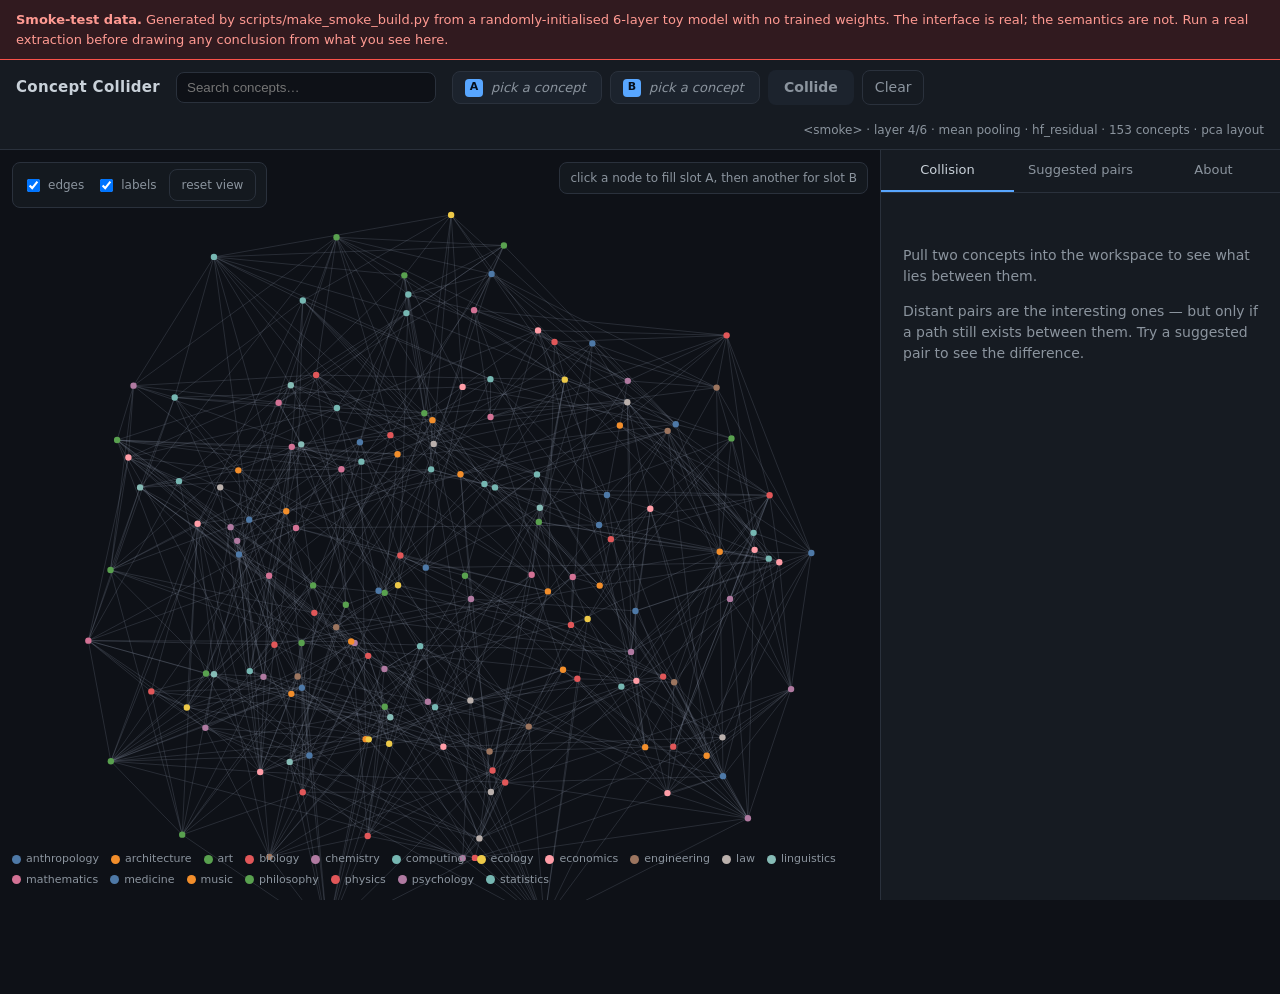
==== web/index.html @ cb070cac "Add concept collider: extraction, corrected geometry, pairing, web explorer Builds a concept map fro" ====
<!doctype html>
<html lang="en">
<head>
<meta charset="utf-8">
<meta name="viewport" content="width=device-width, initial-scale=1">
<title>Concept Collider</title>
<link rel="icon" href="data:,">
<link rel="stylesheet" href="style.css">
</head>
<body>

<div id="banner" class="banner hidden"></div>

<header>
  <h1>Concept&nbsp;Collider</h1>
  <div class="search">
    <input id="search" type="search" placeholder="Search concepts…" autocomplete="off" spellcheck="false">
    <div id="results" class="results hidden"></div>
  </div>
  <div class="slots">
    <button id="slot-a" class="slot empty" data-slot="a"><span class="tag">A</span><span class="name">pick a concept</span></button>
    <button id="slot-b" class="slot empty" data-slot="b"><span class="tag">B</span><span class="name">pick a concept</span></button>
    <button id="collide-btn" disabled>Collide</button>
    <button id="clear-btn" class="ghost">Clear</button>
  </div>
  <div class="meta" id="build-meta"></div>
</header>

<main>
  <section id="map-pane">
    <canvas id="map"></canvas>
    <div id="tooltip" class="tooltip hidden"></div>
    <div class="map-controls">
      <label><input type="checkbox" id="show-edges" checked> edges</label>
      <label><input type="checkbox" id="show-labels" checked> labels</label>
      <button id="reset-view" class="ghost">reset view</button>
    </div>
    <div id="legend" class="legend"></div>
    <div id="map-hint" class="hint">click a node to fill slot A, then another for slot B</div>
  </section>

  <aside id="side">
    <nav class="tabs">
      <button class="tab active" data-tab="collision">Collision</button>
      <button class="tab" data-tab="suggested">Suggested pairs</button>
      <button class="tab" data-tab="about">About</button>
    </nav>

    <div id="tab-collision" class="tab-panel active">
      <div id="collision-empty" class="empty-state">
        <p>Pull two concepts into the workspace to see what lies between them.</p>
        <p class="dim">Distant pairs are the interesting ones — but only if a path
        still exists between them. Try a suggested pair to see the difference.</p>
      </div>
      <div id="collision" class="hidden"></div>
    </div>

    <div id="tab-suggested" class="tab-panel">
      <p class="dim panel-note">Pairs sampled for distance <em>and</em> bridgeability.
      Score breakdown is shown on each — re-weight in <code>configs/*.yaml</code> and rebuild.</p>
      <div id="suggested"></div>
    </div>

    <div id="tab-about" class="tab-panel">
      <div id="about"></div>
    </div>
  </aside>
</main>

<script src="collide.js"></script>
<script src="app.js"></script>
</body>
</html>
---- web/style.css ----
/* Dark by default: a scatter plot of coloured points reads far better against
   dark ground, and this is a tool you stare at for a long time. */

:root {
  --bg: #0e1117;
  --panel: #161b22;
  --panel-2: #1c232d;
  --line: #2a313c;
  --text: #c9d1d9;
  --text-dim: #8b949e;
  --accent: #58a6ff;
  --warn: #d29922;
  --error: #f85149;
  --radius: 8px;
}

* { box-sizing: border-box; }

html, body {
  height: 100%;
  margin: 0;
  background: var(--bg);
  color: var(--text);
  font: 14px/1.5 ui-sans-serif, system-ui, -apple-system, "Segoe UI", Roboto, sans-serif;
}

body { display: flex; flex-direction: column; }

code { font-family: ui-monospace, SFMono-Regular, Menlo, monospace; font-size: .9em;
       background: var(--panel-2); padding: 1px 5px; border-radius: 4px; }

/* ------------------------------------------------------------------ banner */

.banner {
  padding: 10px 16px;
  background: rgba(210,153,34,.15);
  border-bottom: 1px solid var(--warn);
  color: #e5c07b;
  font-size: 13px;
}
.banner.error { background: rgba(248,81,73,.15); border-bottom-color: var(--error); color: #ff9a92; }
.banner.hidden { display: none; }

/* ------------------------------------------------------------------ header */

header {
  display: flex;
  align-items: center;
  gap: 16px;
  padding: 10px 16px;
  border-bottom: 1px solid var(--line);
  background: var(--panel);
  flex-wrap: wrap;
}
header h1 { font-size: 15px; margin: 0; letter-spacing: .3px; white-space: nowrap; }

.search { position: relative; flex: 0 1 260px; }
.search input {
  width: 100%; padding: 7px 10px;
  background: var(--bg); color: var(--text);
  border: 1px solid var(--line); border-radius: var(--radius);
}
.search input:focus { outline: none; border-color: var(--accent); }

.results {
  position: absolute; top: 110%; left: 0; right: 0; z-index: 20;
  background: var(--panel-2); border: 1px solid var(--line);
  border-radius: var(--radius); overflow: hidden; max-height: 320px; overflow-y: auto;
  box-shadow: 0 12px 32px rgba(0,0,0,.5);
}
.results.hidden { display: none; }
.results button {
  display: flex; align-items: center; gap: 8px; width: 100%;
  padding: 7px 10px; background: none; border: 0; color: var(--text);
  text-align: left; cursor: pointer; font-size: 13px;
}
.results button:hover { background: rgba(88,166,255,.12); }
.results em { margin-left: auto; color: var(--text-dim); font-style: normal; font-size: 11px; }

.slots { display: flex; align-items: center; gap: 8px; }
.slot {
  display: flex; align-items: center; gap: 8px;
  padding: 6px 12px; min-width: 150px;
  background: var(--panel-2); color: var(--text);
  border: 1px solid var(--line); border-radius: var(--radius);
  cursor: pointer; font-size: 13px;
}
.slot:hover { border-color: var(--accent); }
.slot.empty .name { color: var(--text-dim); font-style: italic; }
.slot .tag {
  width: 18px; height: 18px; border-radius: 4px;
  background: var(--accent); color: #06101d;
  font-size: 11px; font-weight: 700; display: grid; place-items: center;
}

button { font: inherit; cursor: pointer; }
#collide-btn {
  padding: 7px 16px; border: 0; border-radius: var(--radius);
  background: var(--accent); color: #06101d; font-weight: 600;
}
#collide-btn:disabled { background: var(--panel-2); color: var(--text-dim); cursor: not-allowed; }
.ghost {
  padding: 6px 12px; background: none; color: var(--text-dim);
  border: 1px solid var(--line); border-radius: var(--radius);
}
.ghost:hover { color: var(--text); border-color: var(--text-dim); }

.meta { margin-left: auto; color: var(--text-dim); font-size: 12px; }

/* -------------------------------------------------------------------- main */

main { flex: 1; display: flex; min-height: 0; }

#map-pane { flex: 1; position: relative; min-width: 0; }
#map { display: block; cursor: grab; }
#map:active { cursor: grabbing; }

.map-controls {
  position: absolute; top: 12px; left: 12px;
  display: flex; gap: 12px; align-items: center;
  padding: 6px 10px; font-size: 12px; color: var(--text-dim);
  background: rgba(22,27,34,.85); border: 1px solid var(--line); border-radius: var(--radius);
}
.map-controls label { display: flex; align-items: center; gap: 5px; cursor: pointer; }

.legend {
  position: absolute; bottom: 12px; left: 12px; right: 12px;
  display: flex; flex-wrap: wrap; gap: 4px 12px;
  font-size: 11px; color: var(--text-dim); pointer-events: none;
}
.chip { display: flex; align-items: center; gap: 5px; }
.chip i { width: 9px; height: 9px; border-radius: 50%; display: inline-block; }

.hint {
  position: absolute; top: 12px; right: 12px;
  font-size: 12px; color: var(--text-dim);
  background: rgba(22,27,34,.85); padding: 6px 10px;
  border: 1px solid var(--line); border-radius: var(--radius);
}

.tooltip {
  position: absolute; z-index: 10; width: 260px; pointer-events: none;
  padding: 9px 11px; font-size: 12px;
  background: rgba(22,27,34,.97); border: 1px solid var(--line);
  border-radius: var(--radius); box-shadow: 0 10px 28px rgba(0,0,0,.55);
}
.tooltip.hidden { display: none; }
.tooltip .dom { float: right; color: var(--text-dim); font-size: 11px; }
.tooltip p { margin: 6px 0 0; color: var(--text-dim); }

/* -------------------------------------------------------------------- side */

#side {
  width: 400px; flex-shrink: 0; display: flex; flex-direction: column;
  border-left: 1px solid var(--line); background: var(--panel); min-height: 0;
}
.tabs { display: flex; border-bottom: 1px solid var(--line); }
.tab {
  flex: 1; padding: 10px 6px; background: none; border: 0;
  color: var(--text-dim); font-size: 13px; border-bottom: 2px solid transparent;
}
.tab.active { color: var(--text); border-bottom-color: var(--accent); }

.tab-panel { display: none; overflow-y: auto; padding: 14px; flex: 1; }
.tab-panel.active { display: block; }

.empty-state { color: var(--text-dim); padding: 24px 8px; }
.dim { color: var(--text-dim); }
.small { font-size: 12px; }
.panel-note { font-size: 12px; margin-top: 0; }

/* ---------------------------------------------------------------- collision */

.pair-head {
  display: grid; grid-template-columns: 1fr auto 1fr; gap: 10px;
  align-items: center; padding: 12px; margin-bottom: 12px;
  background: var(--panel-2); border-radius: var(--radius);
}
.pole { font-weight: 600; font-size: 13px; line-height: 1.3; }
.pole:last-child { text-align: right; }
.pole .tag {
  display: inline-grid; place-items: center; width: 16px; height: 16px;
  margin-right: 6px; border-radius: 4px;
  background: var(--accent); color: #06101d; font-size: 10px; font-weight: 700;
}
.pole em { display: block; font-style: normal; font-weight: 400;
           color: var(--text-dim); font-size: 11px; margin-top: 2px; }
.gap { text-align: center; }
.gap-num { font-size: 20px; font-weight: 600; font-variant-numeric: tabular-nums; }
.gap-lab { font-size: 10px; color: var(--text-dim); }

.vacancy {
  padding: 9px 11px; margin-bottom: 14px; font-size: 12.5px;
  background: rgba(88,166,255,.08);
  border-left: 3px solid var(--accent); border-radius: 0 4px 4px 0;
}

#collision h4 {
  margin: 18px 0 8px; font-size: 13px; display: flex;
  align-items: baseline; gap: 8px; border-bottom: 1px solid var(--line);
  padding-bottom: 5px;
}
#collision h4 .note { font-weight: 400; font-size: 11px; color: var(--text-dim); }

.path { list-style: none; margin: 0; padding: 0; }
.path li {
  display: flex; align-items: center; gap: 8px;
  padding: 5px 8px; margin-bottom: 3px; font-size: 13px;
  background: var(--panel-2); border-radius: 5px; cursor: pointer;
  border-left: 2px solid var(--line);
}
.path li:hover { border-left-color: var(--accent); }
.dot { width: 8px; height: 8px; border-radius: 50%; flex-shrink: 0; }

.bridges { list-style: none; margin: 0; padding: 0; }
.bridge {
  padding: 8px 9px; margin-bottom: 5px;
  background: var(--panel-2); border-radius: 5px; cursor: pointer;
}
.bridge:hover { background: #222b36; }
.bridge-head { display: flex; align-items: center; gap: 8px; font-size: 13px; }
.bridge-label { font-weight: 500; }
.bridge-num { margin-left: auto; color: var(--text-dim);
              font-size: 11px; font-variant-numeric: tabular-nums; }
.bridge-def { margin: 5px 0 0; font-size: 11.5px; color: var(--text-dim); }
/* A single track showing which pole the bridge leans toward — much faster to
   scan than two decimal numbers. */
.lean { position: relative; height: 3px; margin: 6px 0 2px;
        background: linear-gradient(90deg, var(--accent), var(--line), var(--warn));
        border-radius: 2px; }
.lean span { position: absolute; top: -2px; width: 7px; height: 7px;
             margin-left: -3px; border-radius: 50%; background: #fff; }

.warn-inline { font-size: 12px; color: #e5c07b;
               background: rgba(210,153,34,.1); padding: 9px; border-radius: 5px; }

.prompt-help { margin-top: 20px; border-top: 1px solid var(--line); padding-top: 10px; }
.prompt-help summary { cursor: pointer; font-size: 12px; color: var(--text-dim); }
.prompt-help pre {
  white-space: pre-wrap; font-size: 11.5px; color: var(--text-dim);
  background: var(--bg); padding: 10px; border-radius: 5px; max-height: 260px; overflow-y: auto;
}

/* ---------------------------------------------------------------- suggested */

.pair-card {
  display: grid; grid-template-columns: 24px 1fr auto; gap: 4px 10px;
  width: 100%; text-align: left; margin-bottom: 6px; padding: 9px 10px;
  background: var(--panel-2); color: var(--text);
  border: 1px solid transparent; border-radius: var(--radius);
}
.pair-card:hover { border-color: var(--accent); }
.rank { grid-row: span 3; color: var(--text-dim); font-size: 11px;
        font-variant-numeric: tabular-nums; }
.pair-names { font-size: 13px; font-weight: 500; }
.pair-names em { color: var(--text-dim); font-style: normal; margin: 0 4px; }
.pair-doms { grid-column: 2; font-size: 11px; color: var(--text-dim); }
.pair-stats { grid-column: 2; font-size: 11px; color: var(--text-dim);
              font-variant-numeric: tabular-nums; }
.fbars { grid-column: 3; grid-row: 1 / span 3; display: flex; align-items: flex-end;
         gap: 2px; height: 34px; }
.fbar { width: 5px; height: 100%; background: var(--line);
        border-radius: 1px; display: flex; align-items: flex-end; }
.fbar i { width: 100%; background: var(--accent); border-radius: 1px; display: block; }

/* -------------------------------------------------------------------- about */

#about h3 { font-size: 13px; margin: 16px 0 6px; }
#about h3:first-child { margin-top: 0; }
#about p, #about li { font-size: 12.5px; color: var(--text-dim); }
#about ul { padding-left: 18px; }
#about strong { color: var(--text); }
table.kv { width: 100%; border-collapse: collapse; font-size: 12px; margin: 8px 0; }
table.kv th, table.kv td { padding: 4px 6px; text-align: right;
                           border-bottom: 1px solid var(--line); }
table.kv td:first-child, table.kv th:first-child { text-align: left; color: var(--text-dim); }

.hidden { display: none; }
.pad { padding: 8px 10px; }

@media (max-width: 900px) {
  main { flex-direction: column; }
  #side { width: auto; border-left: 0; border-top: 1px solid var(--line); height: 45vh; }
  #map-pane { height: 55vh; }
}
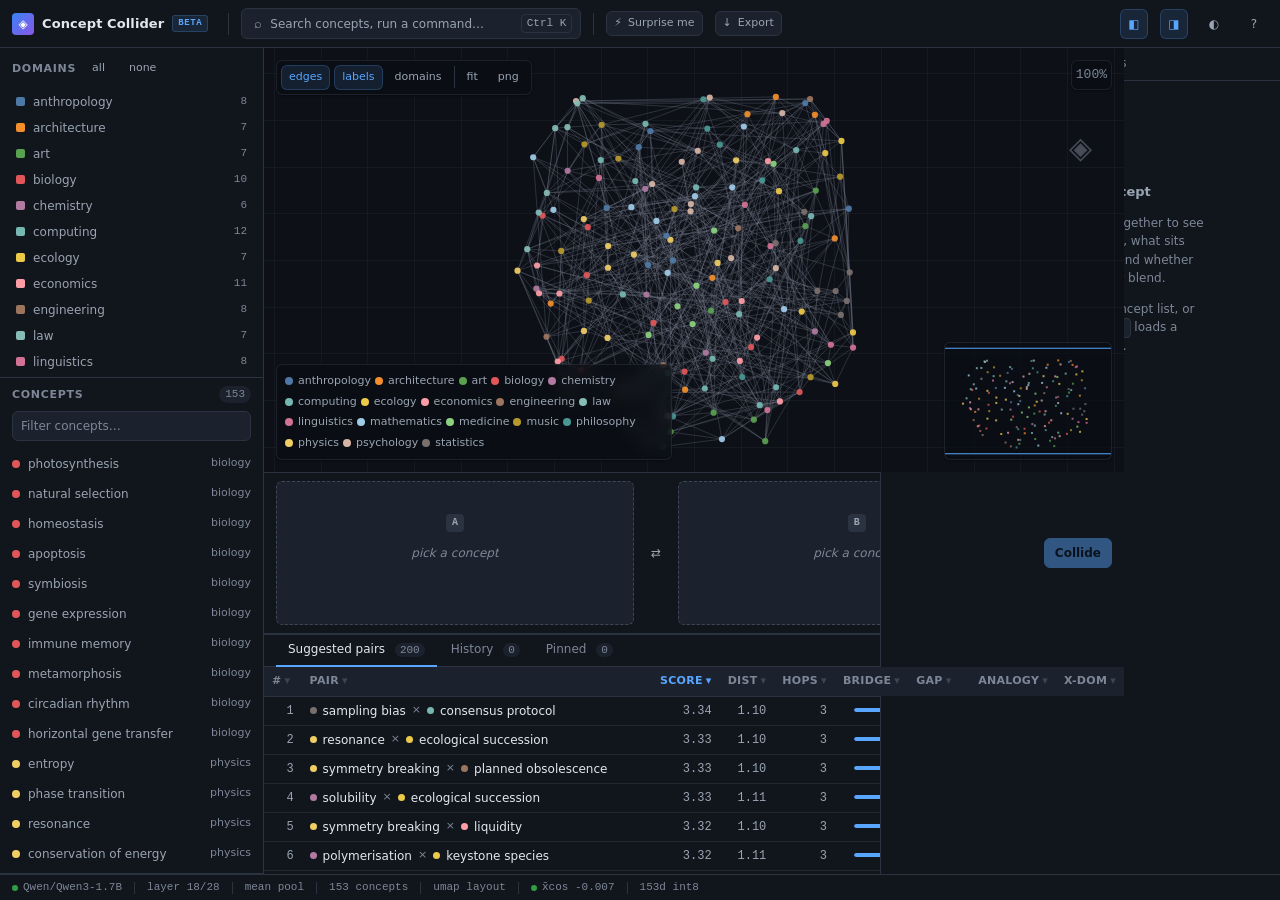
==== commit 1a948750: "Rebuild the front end as an application; ship a real Qwen3-1.7B build Network access is available no" ====
--- a/web/index.html
+++ b/web/index.html
@@ -1,73 +1,166 @@
 <!doctype html>
-<html lang="en">
+<html lang="en" data-theme="dark">
 <head>
 <meta charset="utf-8">
 <meta name="viewport" content="width=device-width, initial-scale=1">
 <title>Concept Collider</title>
+<meta name="description" content="Explore a concept map extracted from an open-weight language model.">
 <link rel="icon" href="data:,">
-<link rel="stylesheet" href="style.css">
+<link rel="stylesheet" href="styles/tokens.css">
+<link rel="stylesheet" href="styles/app.css">
 </head>
 <body>
 
-<div id="banner" class="banner hidden"></div>
+<div id="app">
 
-<header>
-  <h1>Concept&nbsp;Collider</h1>
-  <div class="search">
-    <input id="search" type="search" placeholder="Search concepts…" autocomplete="off" spellcheck="false">
-    <div id="results" class="results hidden"></div>
-  </div>
-  <div class="slots">
-    <button id="slot-a" class="slot empty" data-slot="a"><span class="tag">A</span><span class="name">pick a concept</span></button>
-    <button id="slot-b" class="slot empty" data-slot="b"><span class="tag">B</span><span class="name">pick a concept</span></button>
-    <button id="collide-btn" disabled>Collide</button>
-    <button id="clear-btn" class="ghost">Clear</button>
-  </div>
-  <div class="meta" id="build-meta"></div>
-</header>
+  <!-- ============================================================ topbar -->
+  <header class="topbar">
+    <div class="brand">
+      <span class="brand-mark" aria-hidden="true">◈</span>
+      <span class="brand-name">Concept Collider</span>
+      <span class="brand-env" id="env-badge">beta</span>
+    </div>
 
-<main>
-  <section id="map-pane">
-    <canvas id="map"></canvas>
-    <div id="tooltip" class="tooltip hidden"></div>
-    <div class="map-controls">
-      <label><input type="checkbox" id="show-edges" checked> edges</label>
-      <label><input type="checkbox" id="show-labels" checked> labels</label>
-      <button id="reset-view" class="ghost">reset view</button>
-    </div>
-    <div id="legend" class="legend"></div>
-    <div id="map-hint" class="hint">click a node to fill slot A, then another for slot B</div>
-  </section>
+    <div class="topbar-sep"></div>
 
-  <aside id="side">
-    <nav class="tabs">
-      <button class="tab active" data-tab="collision">Collision</button>
-      <button class="tab" data-tab="suggested">Suggested pairs</button>
-      <button class="tab" data-tab="about">About</button>
+    <button class="omnibox" id="omnibox" title="Search concepts and run commands">
+      <span aria-hidden="true">⌕</span>
+      <span class="oi">Search concepts, run a command…</span>
+      <kbd id="omnibox-kbd">⌘K</kbd>
+    </button>
+
+    <div class="topbar-sep"></div>
+
+    <button class="btn sm" id="btn-random" title="Load a high-scoring suggested pair">
+      <span aria-hidden="true">⚡</span> Surprise me
+    </button>
+    <button class="btn sm" id="btn-export" title="Export the current session">
+      <span aria-hidden="true">↓</span> Export
+    </button>
+
+    <div class="topbar-spacer"></div>
+
+    <button class="btn icon ghost" id="btn-rail" title="Toggle navigator (⌘B)" aria-label="Toggle navigator">◧</button>
+    <button class="btn icon ghost" id="btn-inspector" title="Toggle inspector (⌘I)" aria-label="Toggle inspector">◨</button>
+    <button class="btn icon ghost" id="btn-theme" title="Toggle theme" aria-label="Toggle theme">◐</button>
+    <button class="btn icon ghost" id="btn-help" title="Keyboard shortcuts (?)" aria-label="Keyboard shortcuts">?</button>
+  </header>
+
+  <!-- ========================================================= workspace -->
+  <div class="workspace" id="workspace">
+
+    <!-- ---------------------------------------------------- left rail -->
+    <nav class="rail" id="rail" aria-label="Navigator">
+      <section class="rail-section">
+        <div class="rail-head">
+          <h2>Domains</h2>
+          <button class="btn sm ghost" id="domains-all">all</button>
+          <button class="btn sm ghost" id="domains-none">none</button>
+        </div>
+        <div class="domain-list" id="domain-list"></div>
+      </section>
+
+      <section class="rail-section grow">
+        <div class="rail-head">
+          <h2>Concepts</h2>
+          <span class="count" id="concept-count">0</span>
+        </div>
+        <input class="filter-input" id="concept-filter" type="search"
+               placeholder="Filter concepts…" autocomplete="off" spellcheck="false">
+        <div class="vlist" id="concept-list" tabindex="0">
+          <div class="vlist-sizer" id="concept-sizer">
+            <div class="vlist-window" id="concept-window"></div>
+          </div>
+        </div>
+      </section>
     </nav>
 
-    <div id="tab-collision" class="tab-panel active">
-      <div id="collision-empty" class="empty-state">
-        <p>Pull two concepts into the workspace to see what lies between them.</p>
-        <p class="dim">Distant pairs are the interesting ones — but only if a path
-        still exists between them. Try a suggested pair to see the difference.</p>
+    <div class="splitter v" id="split-rail" role="separator" aria-orientation="vertical"></div>
+
+    <!-- ---------------------------------------------------- map region -->
+    <div class="map-region" id="map-region">
+      <div class="map-pane" id="map-pane">
+        <canvas id="map-canvas"></canvas>
+
+        <div class="map-overlay tl">
+          <button class="btn sm ghost active" id="tg-edges" title="Show neighbour edges">edges</button>
+          <button class="btn sm ghost active" id="tg-labels" title="Show labels">labels</button>
+          <button class="btn sm ghost" id="tg-hulls" title="Shade domain regions">domains</button>
+          <div class="topbar-sep"></div>
+          <button class="btn sm ghost" id="btn-fit" title="Fit to view (F)">fit</button>
+          <button class="btn sm ghost" id="btn-png" title="Download the map as PNG">png</button>
+        </div>
+
+        <div class="map-overlay tr" id="map-status">
+          <span class="mono subtle" id="zoom-readout">100%</span>
+        </div>
+
+        <div class="map-overlay bl" id="legend" aria-label="Domain legend"></div>
+
+        <div class="minimap" id="minimap" title="Click or drag to navigate">
+          <canvas id="minimap-canvas"></canvas>
+        </div>
+
+        <div class="map-tooltip hidden" id="tooltip" role="tooltip"></div>
       </div>
-      <div id="collision" class="hidden"></div>
+
+      <div class="slot-bar">
+        <button class="slot slot-a empty" id="slot-a" data-slot="a">
+          <span class="badge">A</span>
+          <span class="slot-text">pick a concept</span>
+          <span class="slot-clear" aria-hidden="true">✕</span>
+        </button>
+        <button class="btn icon ghost swap-btn" id="btn-swap" title="Swap A and B (S)" aria-label="Swap A and B">⇄</button>
+        <button class="slot slot-b empty" id="slot-b" data-slot="b">
+          <span class="badge">B</span>
+          <span class="slot-text">pick a concept</span>
+          <span class="slot-clear" aria-hidden="true">✕</span>
+        </button>
+        <button class="btn primary" id="btn-collide" disabled>Collide</button>
+      </div>
+
+      <div class="splitter h" id="split-dock" role="separator" aria-orientation="horizontal"></div>
+
+      <section class="dock" id="dock" aria-label="Data">
+        <div class="dock-head">
+          <div class="tabstrip" id="dock-tabs">
+            <button class="active" data-dock="pairs">Suggested pairs <span class="pill" id="pairs-count">0</span></button>
+            <button data-dock="history">History <span class="pill" id="history-count">0</span></button>
+            <button data-dock="pinned">Pinned <span class="pill" id="pinned-count">0</span></button>
+          </div>
+          <div class="topbar-spacer"></div>
+          <button class="btn sm ghost" id="btn-dock">collapse</button>
+        </div>
+        <div class="dock-body" id="dock-body"></div>
+      </section>
     </div>
 
-    <div id="tab-suggested" class="tab-panel">
-      <p class="dim panel-note">Pairs sampled for distance <em>and</em> bridgeability.
-      Score breakdown is shown on each — re-weight in <code>configs/*.yaml</code> and rebuild.</p>
-      <div id="suggested"></div>
-    </div>
+    <div class="splitter v" id="split-inspector" role="separator" aria-orientation="vertical"></div>
 
-    <div id="tab-about" class="tab-panel">
-      <div id="about"></div>
-    </div>
-  </aside>
-</main>
+    <!-- ----------------------------------------------------- inspector -->
+    <aside class="inspector" id="inspector" aria-label="Inspector">
+      <div class="inspector-head">
+        <div class="tabstrip" id="inspector-tabs">
+          <button class="active" data-panel="collision">Collision</button>
+          <button data-panel="concept">Concept</button>
+          <button data-panel="diagnostics">Diagnostics</button>
+        </div>
+      </div>
+      <div class="inspector-body">
+        <div class="panel active" id="panel-collision"></div>
+        <div class="panel" id="panel-concept"></div>
+        <div class="panel" id="panel-diagnostics"></div>
+      </div>
+    </aside>
+  </div>
 
-<script src="collide.js"></script>
-<script src="app.js"></script>
+  <!-- ========================================================= statusbar -->
+  <footer class="statusbar" id="statusbar"></footer>
+</div>
+
+<div class="toasts" id="toasts" aria-live="polite"></div>
+<div id="overlay-root"></div>
+
+<script type="module" src="js/main.js"></script>
 </body>
 </html>
--- a/web/styles/tokens.css
+++ b/web/styles/tokens.css
@@ -0,0 +1,200 @@
+/* =============================================================================
+   Design tokens.
+
+   One layer of semantic tokens over a small primitive palette. Components only
+   ever reference the semantic names, so retheming — including the light/dark
+   swap — happens entirely in this file and nothing else has to know.
+
+   Theme resolution has three states, matching how people actually configure
+   machines: an explicit choice stamps `data-theme` on <html>; the default
+   "system" setting stamps nothing and defers to `prefers-color-scheme`.
+   ========================================================================== */
+
+:root {
+  /* ---- primitives ------------------------------------------------------ */
+  --grey-950: #0b0e14;
+  --grey-900: #11151c;
+  --grey-850: #161b24;
+  --grey-800: #1c222d;
+  --grey-750: #232a36;
+  --grey-700: #2b3340;
+  --grey-600: #3d4756;
+  --grey-500: #5c6675;
+  --grey-400: #7d8797;
+  --grey-300: #9aa4b2;
+  --grey-200: #c2cad6;
+  --grey-100: #e3e8ef;
+  --grey-050: #f4f6fa;
+  --white: #ffffff;
+
+  --blue-600: #1f6feb;
+  --blue-500: #3b82f6;
+  --blue-400: #58a6ff;
+  --blue-300: #8ec5ff;
+
+  --green-500: #2ea043;
+  --amber-500: #d29922;
+  --red-500: #f85149;
+  --violet-500: #8957e5;
+
+  /* ---- typography ------------------------------------------------------ */
+  --font-sans: ui-sans-serif, system-ui, -apple-system, "Segoe UI", Roboto,
+               "Helvetica Neue", Arial, sans-serif;
+  --font-mono: ui-monospace, SFMono-Regular, "SF Mono", Menlo, Consolas,
+               "Liberation Mono", monospace;
+
+  --text-xs: 11px;
+  --text-sm: 12px;
+  --text-md: 13px;
+  --text-lg: 15px;
+  --text-xl: 19px;
+  --text-2xl: 26px;
+
+  /* ---- spacing / geometry ---------------------------------------------- */
+  --sp-1: 4px;
+  --sp-2: 8px;
+  --sp-3: 12px;
+  --sp-4: 16px;
+  --sp-5: 24px;
+  --sp-6: 32px;
+
+  --radius-sm: 4px;
+  --radius-md: 6px;
+  --radius-lg: 10px;
+
+  --topbar-h: 48px;
+  --statusbar-h: 26px;
+
+  --ease: cubic-bezier(.4, 0, .2, 1);
+  --dur: 140ms;
+
+  /* ---- semantic: dark is the product default --------------------------- */
+  --bg-app: var(--grey-950);
+  --bg-surface: var(--grey-900);
+  --bg-raised: var(--grey-850);
+  --bg-inset: var(--grey-800);
+  --bg-hover: var(--grey-750);
+  --bg-active: var(--grey-700);
+  --bg-canvas: #0d1017;
+  --bg-overlay: rgba(11, 14, 20, .72);
+
+  --border: var(--grey-700);
+  --border-strong: var(--grey-600);
+  --border-subtle: rgba(125, 135, 151, .16);
+
+  --fg: var(--grey-100);
+  --fg-muted: var(--grey-300);
+  --fg-subtle: var(--grey-400);
+  --fg-inverted: var(--grey-950);
+
+  --accent: var(--blue-400);
+  --accent-strong: var(--blue-500);
+  --accent-fg: #06101d;
+  --accent-wash: rgba(88, 166, 255, .12);
+  --accent-wash-strong: rgba(88, 166, 255, .22);
+
+  --pole-a: var(--blue-400);
+  --pole-b: var(--amber-500);
+
+  --success: var(--green-500);
+  --warning: var(--amber-500);
+  --danger: var(--red-500);
+  --info: var(--violet-500);
+
+  --shadow-sm: 0 1px 2px rgba(0, 0, 0, .4);
+  --shadow-md: 0 6px 18px rgba(0, 0, 0, .45);
+  --shadow-lg: 0 18px 48px rgba(0, 0, 0, .6);
+
+  --grid-line: rgba(125, 135, 151, .07);
+  --edge-stroke: 125, 135, 151;
+}
+
+/* Light theme. Redefines only the semantic layer — never a primitive, and
+   never a colour whose sole definition lives inside this block. */
+:root[data-theme="light"] {
+  --bg-app: var(--grey-050);
+  --bg-surface: var(--white);
+  --bg-raised: var(--white);
+  --bg-inset: var(--grey-050);
+  --bg-hover: var(--grey-100);
+  --bg-active: var(--grey-200);
+  --bg-canvas: #fbfcfe;
+  --bg-overlay: rgba(255, 255, 255, .78);
+
+  --border: var(--grey-200);
+  --border-strong: var(--grey-300);
+  --border-subtle: rgba(92, 102, 117, .16);
+
+  --fg: var(--grey-900);
+  --fg-muted: var(--grey-500);
+  --fg-subtle: var(--grey-400);
+  --fg-inverted: var(--white);
+
+  --accent: var(--blue-600);
+  --accent-strong: var(--blue-600);
+  --accent-fg: var(--white);
+  --accent-wash: rgba(31, 111, 235, .09);
+  --accent-wash-strong: rgba(31, 111, 235, .16);
+
+  --pole-a: var(--blue-600);
+
+  --shadow-sm: 0 1px 2px rgba(16, 24, 40, .06);
+  --shadow-md: 0 6px 18px rgba(16, 24, 40, .1);
+  --shadow-lg: 0 18px 48px rgba(16, 24, 40, .16);
+
+  --grid-line: rgba(92, 102, 117, .07);
+  --edge-stroke: 92, 102, 117;
+}
+
+@media (prefers-color-scheme: light) {
+  :root:not([data-theme="dark"]) {
+    --bg-app: var(--grey-050);
+    --bg-surface: var(--white);
+    --bg-raised: var(--white);
+    --bg-inset: var(--grey-050);
+    --bg-hover: var(--grey-100);
+    --bg-active: var(--grey-200);
+    --bg-canvas: #fbfcfe;
+    --bg-overlay: rgba(255, 255, 255, .78);
+
+    --border: var(--grey-200);
+    --border-strong: var(--grey-300);
+    --border-subtle: rgba(92, 102, 117, .16);
+
+    --fg: var(--grey-900);
+    --fg-muted: var(--grey-500);
+    --fg-subtle: var(--grey-400);
+    --fg-inverted: var(--white);
+
+    --accent: var(--blue-600);
+    --accent-strong: var(--blue-600);
+    --accent-fg: var(--white);
+    --accent-wash: rgba(31, 111, 235, .09);
+    --accent-wash-strong: rgba(31, 111, 235, .16);
+
+    --pole-a: var(--blue-600);
+
+    --shadow-sm: 0 1px 2px rgba(16, 24, 40, .06);
+    --shadow-md: 0 6px 18px rgba(16, 24, 40, .1);
+    --shadow-lg: 0 18px 48px rgba(16, 24, 40, .16);
+
+    --grid-line: rgba(92, 102, 117, .07);
+    --edge-stroke: 92, 102, 117;
+  }
+}
+
+/* Categorical ramp for domains. Chosen for separation at small dot sizes in
+   both themes, and ordered so adjacent entries stay distinguishable for the
+   most common forms of colour vision deficiency. */
+:root {
+  --cat-01: #4e79a7; --cat-02: #f28e2b; --cat-03: #59a14f; --cat-04: #e15759;
+  --cat-05: #b07aa1; --cat-06: #76b7b2; --cat-07: #edc948; --cat-08: #ff9da7;
+  --cat-09: #9c755f; --cat-10: #86bcb6; --cat-11: #d37295; --cat-12: #a0cbe8;
+  --cat-13: #8cd17d; --cat-14: #b6992d; --cat-15: #499894; --cat-16: #f1ce63;
+  --cat-17: #d7b5a6; --cat-18: #79706e;
+}
+
+@media (prefers-reduced-motion: reduce) {
+  :root { --dur: 0ms; }
+  *, *::before, *::after { animation-duration: .01ms !important; transition-duration: .01ms !important; }
+}
--- a/web/styles/app.css
+++ b/web/styles/app.css
@@ -0,0 +1,576 @@
+/* =============================================================================
+   Application shell, panels and components.
+   Depends only on the semantic tokens in tokens.css.
+   ========================================================================== */
+
+*, *::before, *::after { box-sizing: border-box; }
+
+html, body {
+  height: 100%; margin: 0; overflow: hidden;
+  background: var(--bg-app); color: var(--fg);
+  font: var(--text-md)/1.5 var(--font-sans);
+  -webkit-font-smoothing: antialiased;
+}
+
+button, input, select, textarea { font: inherit; color: inherit; }
+button { cursor: pointer; background: none; border: 0; padding: 0; }
+kbd {
+  font: 500 var(--text-xs)/1 var(--font-mono);
+  padding: 3px 5px; border-radius: var(--radius-sm);
+  background: var(--bg-inset); border: 1px solid var(--border);
+  color: var(--fg-muted); white-space: nowrap;
+}
+code { font-family: var(--font-mono); font-size: .92em; }
+:focus-visible { outline: 2px solid var(--accent); outline-offset: 1px; }
+::-webkit-scrollbar { width: 10px; height: 10px; }
+::-webkit-scrollbar-thumb { background: var(--grey-600); border-radius: 5px;
+  border: 2px solid transparent; background-clip: content-box; }
+::-webkit-scrollbar-thumb:hover { background: var(--grey-500); background-clip: content-box; }
+::-webkit-scrollbar-track { background: transparent; }
+
+.mono { font-family: var(--font-mono); font-variant-numeric: tabular-nums; }
+.num { font-variant-numeric: tabular-nums; }
+.muted { color: var(--fg-muted); }
+.subtle { color: var(--fg-subtle); }
+.hidden { display: none !important; }
+.truncate { overflow: hidden; text-overflow: ellipsis; white-space: nowrap; }
+.sr-only {
+  position: absolute; width: 1px; height: 1px; padding: 0; margin: -1px;
+  overflow: hidden; clip: rect(0 0 0 0); white-space: nowrap; border: 0;
+}
+
+/* ============================================================ app skeleton */
+
+#app {
+  display: grid; height: 100%;
+  grid-template-rows: var(--topbar-h) 1fr var(--statusbar-h);
+}
+
+/* Five tracks, not three: the two splitters are grid children in their own
+   right. Sizing only the three panels silently pushes everything one column
+   along and the last panel overflows the viewport. */
+.workspace {
+  display: grid; min-height: 0;
+  grid-template-columns: var(--rail-w, 264px) auto 1fr auto var(--inspector-w, 400px);
+}
+.workspace.rail-collapsed { grid-template-columns: 0 0 1fr auto var(--inspector-w, 400px); }
+.workspace.inspector-collapsed { grid-template-columns: var(--rail-w, 264px) auto 1fr 0 0; }
+.workspace.rail-collapsed.inspector-collapsed { grid-template-columns: 0 0 1fr 0 0; }
+.workspace.rail-collapsed #split-rail,
+.workspace.inspector-collapsed #split-inspector { display: none; }
+
+/* ================================================================== topbar */
+
+.topbar {
+  display: flex; align-items: center; gap: var(--sp-3);
+  padding: 0 var(--sp-3);
+  background: var(--bg-surface); border-bottom: 1px solid var(--border);
+  z-index: 30;
+}
+.brand { display: flex; align-items: center; gap: var(--sp-2); padding-right: var(--sp-2); }
+.brand-mark {
+  width: 22px; height: 22px; flex-shrink: 0;
+  display: grid; place-items: center;
+  border-radius: var(--radius-sm);
+  background: linear-gradient(135deg, var(--accent-strong), var(--violet-500));
+  color: #fff; font-size: 12px; font-weight: 700;
+}
+.brand-name { font-size: var(--text-md); font-weight: 600; letter-spacing: .1px; white-space: nowrap; }
+.brand-env {
+  font: 600 9px/1 var(--font-mono); letter-spacing: .6px; text-transform: uppercase;
+  padding: 3px 5px; border-radius: 3px;
+  background: var(--accent-wash); color: var(--accent); border: 1px solid var(--accent-wash-strong);
+}
+
+.topbar-sep { width: 1px; height: 22px; background: var(--border); flex-shrink: 0; }
+.topbar-spacer { flex: 1; }
+
+.omnibox {
+  display: flex; align-items: center; gap: var(--sp-2);
+  width: 100%; max-width: 340px; padding: 5px var(--sp-2) 5px var(--sp-3);
+  border: 1px solid var(--border); border-radius: var(--radius-md);
+  background: var(--bg-inset); color: var(--fg-muted);
+  transition: border-color var(--dur) var(--ease), background var(--dur) var(--ease);
+}
+.omnibox:hover { border-color: var(--border-strong); background: var(--bg-hover); }
+.omnibox .oi { font-size: var(--text-sm); flex: 1; text-align: left; }
+
+.btn {
+  display: inline-flex; align-items: center; gap: 6px;
+  padding: 5px 10px; border-radius: var(--radius-md);
+  border: 1px solid var(--border); background: var(--bg-inset);
+  color: var(--fg-muted); font-size: var(--text-sm); white-space: nowrap;
+  transition: all var(--dur) var(--ease);
+}
+.btn:hover:not(:disabled) { color: var(--fg); border-color: var(--border-strong); background: var(--bg-hover); }
+.btn:disabled { opacity: .45; cursor: not-allowed; }
+.btn.primary {
+  background: var(--accent); border-color: var(--accent); color: var(--accent-fg); font-weight: 600;
+}
+.btn.primary:hover:not(:disabled) { background: var(--accent-strong); border-color: var(--accent-strong); color: var(--accent-fg); }
+.btn.ghost { background: none; border-color: transparent; }
+.btn.ghost:hover:not(:disabled) { background: var(--bg-hover); }
+.btn.icon { padding: 5px; width: 28px; justify-content: center; }
+.btn.sm { padding: 3px 7px; font-size: var(--text-xs); }
+.btn.active { color: var(--accent); border-color: var(--accent-wash-strong); background: var(--accent-wash); }
+
+/* ================================================================ left rail */
+
+.rail {
+  display: flex; flex-direction: column; min-height: 0; min-width: 0;
+  background: var(--bg-surface); border-right: 1px solid var(--border);
+  overflow: hidden;
+}
+.rail-collapsed .rail { display: none; }
+
+.rail-section { border-bottom: 1px solid var(--border); min-height: 0; display: flex; flex-direction: column; }
+.rail-section.grow { flex: 1; }
+.rail-head {
+  display: flex; align-items: center; gap: var(--sp-2);
+  padding: var(--sp-2) var(--sp-3); flex-shrink: 0;
+}
+.rail-head h2 {
+  margin: 0; font: 600 var(--text-xs)/1 var(--font-sans);
+  letter-spacing: .7px; text-transform: uppercase; color: var(--fg-subtle);
+}
+.rail-head .count {
+  margin-left: auto; font: var(--text-xs)/1 var(--font-mono);
+  color: var(--fg-subtle); padding: 3px 6px;
+  background: var(--bg-inset); border-radius: 9px;
+}
+
+.filter-input {
+  width: calc(100% - var(--sp-3) * 2); margin: 0 var(--sp-3) var(--sp-2);
+  padding: 5px var(--sp-2); font-size: var(--text-sm);
+  background: var(--bg-inset); border: 1px solid var(--border);
+  border-radius: var(--radius-md); color: var(--fg);
+}
+.filter-input::placeholder { color: var(--fg-subtle); }
+.filter-input:focus { outline: none; border-color: var(--accent); }
+
+.domain-list { padding: 0 var(--sp-2) var(--sp-2); overflow-y: auto; max-height: 32vh; }
+.domain-row {
+  display: flex; align-items: center; gap: var(--sp-2); width: 100%;
+  padding: 4px var(--sp-2); border-radius: var(--radius-sm);
+  font-size: var(--text-sm); color: var(--fg-muted); text-align: left;
+}
+.domain-row:hover { background: var(--bg-hover); color: var(--fg); }
+.domain-row.off { opacity: .4; }
+.domain-row .swatch { width: 9px; height: 9px; border-radius: 2px; flex-shrink: 0; }
+.domain-row .dname { flex: 1; overflow: hidden; text-overflow: ellipsis; white-space: nowrap; }
+.domain-row .dcount { font: var(--text-xs)/1 var(--font-mono); color: var(--fg-subtle); }
+
+/* Virtualised concept list: a tall spacer plus an absolutely positioned window
+   of rows. Keeps DOM size constant whether the map has 150 concepts or 150k. */
+.vlist { flex: 1; overflow-y: auto; position: relative; min-height: 0; }
+.vlist-sizer { position: relative; width: 100%; }
+.vlist-window { position: absolute; top: 0; left: 0; right: 0; }
+.concept-row {
+  display: flex; align-items: center; gap: var(--sp-2);
+  width: 100%; height: 30px; padding: 0 var(--sp-3);
+  font-size: var(--text-sm); color: var(--fg-muted); text-align: left;
+}
+.concept-row:hover { background: var(--bg-hover); color: var(--fg); }
+.concept-row.sel-a { background: var(--accent-wash); color: var(--fg); box-shadow: inset 2px 0 0 var(--pole-a); }
+.concept-row.sel-b { background: rgba(210,153,34,.12); color: var(--fg); box-shadow: inset 2px 0 0 var(--pole-b); }
+.concept-row .swatch { width: 8px; height: 8px; border-radius: 50%; flex-shrink: 0; }
+.concept-row .cname { flex: 1; overflow: hidden; text-overflow: ellipsis; white-space: nowrap; }
+.concept-row .cdom { font-size: var(--text-xs); color: var(--fg-subtle); }
+
+/* ============================================================== map region */
+
+/* Four rows: map, slot bar, splitter, dock. Same reasoning as .workspace. */
+.map-region {
+  display: grid; grid-template-rows: 1fr auto auto var(--dock-h, 240px);
+  min-width: 0; min-height: 0; background: var(--bg-canvas);
+}
+.map-region.dock-collapsed { grid-template-rows: 1fr auto 0 32px; }
+.map-region.dock-collapsed #split-dock { display: none; }
+
+.map-pane { position: relative; min-height: 0; overflow: hidden; }
+#map-canvas { display: block; width: 100%; height: 100%; cursor: grab; }
+#map-canvas.grabbing { cursor: grabbing; }
+
+.map-overlay {
+  position: absolute; display: flex; gap: var(--sp-1); align-items: center;
+  padding: var(--sp-1); border-radius: var(--radius-md);
+  background: var(--bg-overlay); border: 1px solid var(--border-subtle);
+  backdrop-filter: blur(8px); box-shadow: var(--shadow-sm);
+}
+.map-overlay.tl { top: var(--sp-3); left: var(--sp-3); }
+.map-overlay.tr { top: var(--sp-3); right: var(--sp-3); }
+.map-overlay.bl { bottom: var(--sp-3); left: var(--sp-3); max-width: 46%; flex-wrap: wrap; padding: var(--sp-2); }
+
+.legend-item { display: flex; align-items: center; gap: 5px; font-size: var(--text-xs); color: var(--fg-muted); }
+.legend-item i { width: 8px; height: 8px; border-radius: 50%; }
+
+.minimap {
+  position: absolute; right: var(--sp-3); bottom: var(--sp-3);
+  width: 168px; height: 118px; border-radius: var(--radius-md);
+  background: var(--bg-overlay); border: 1px solid var(--border-subtle);
+  box-shadow: var(--shadow-sm); cursor: crosshair; overflow: hidden;
+}
+.minimap canvas { display: block; width: 100%; height: 100%; }
+
+.map-tooltip {
+  position: absolute; z-index: 20; width: 272px; pointer-events: none;
+  padding: var(--sp-2) var(--sp-3); border-radius: var(--radius-md);
+  background: var(--bg-raised); border: 1px solid var(--border);
+  box-shadow: var(--shadow-lg); font-size: var(--text-sm);
+}
+.map-tooltip h4 { margin: 0 0 2px; font-size: var(--text-md); display: flex; gap: 6px; align-items: baseline; }
+.map-tooltip h4 em { font-style: normal; font-size: var(--text-xs); color: var(--fg-subtle); margin-left: auto; }
+.map-tooltip p { margin: 4px 0 0; color: var(--fg-muted); font-size: var(--text-xs); line-height: 1.45; }
+.map-tooltip .tt-hint { margin-top: 6px; color: var(--fg-subtle); font-size: var(--text-xs); }
+
+/* Selection slots ------------------------------------------------------- */
+.slot-bar {
+  display: flex; align-items: center; gap: var(--sp-2);
+  padding: var(--sp-2) var(--sp-3);
+  background: var(--bg-surface); border-top: 1px solid var(--border);
+  border-bottom: 1px solid var(--border);
+}
+.slot {
+  display: flex; align-items: center; gap: var(--sp-2); flex: 1; min-width: 0;
+  padding: 5px var(--sp-2); border-radius: var(--radius-md);
+  border: 1px dashed var(--border-strong); background: var(--bg-inset);
+  font-size: var(--text-sm); text-align: left;
+  transition: all var(--dur) var(--ease);
+}
+.slot.filled { border-style: solid; }
+.slot.slot-a.filled { border-color: var(--pole-a); background: var(--accent-wash); }
+.slot.slot-b.filled { border-color: var(--pole-b); background: rgba(210,153,34,.1); }
+.slot .badge {
+  width: 18px; height: 18px; flex-shrink: 0; border-radius: var(--radius-sm);
+  display: grid; place-items: center; font: 700 10px/1 var(--font-mono);
+  background: var(--bg-active); color: var(--fg-muted);
+}
+.slot-a.filled .badge { background: var(--pole-a); color: var(--accent-fg); }
+.slot-b.filled .badge { background: var(--pole-b); color: #1b1400; }
+.slot .slot-text { flex: 1; min-width: 0; overflow: hidden; text-overflow: ellipsis; white-space: nowrap; }
+.slot.empty .slot-text { color: var(--fg-subtle); font-style: italic; }
+.slot .slot-clear { opacity: 0; color: var(--fg-subtle); padding: 0 2px; }
+.slot:hover .slot-clear { opacity: 1; }
+.swap-btn { flex-shrink: 0; }
+
+/* ==================================================================== dock */
+
+.dock {
+  display: flex; flex-direction: column; min-height: 0;
+  background: var(--bg-surface); border-top: 1px solid var(--border);
+}
+.dock-head {
+  display: flex; align-items: center; gap: var(--sp-2);
+  padding: 0 var(--sp-3); height: 32px; flex-shrink: 0;
+  border-bottom: 1px solid var(--border);
+}
+.dock-collapsed .dock-body { display: none; }
+.dock-body { flex: 1; min-height: 0; overflow: auto; }
+
+.tabstrip { display: flex; gap: 2px; }
+.tabstrip button {
+  padding: 6px var(--sp-3); font-size: var(--text-sm); color: var(--fg-subtle);
+  border-bottom: 2px solid transparent; border-radius: 0;
+}
+.tabstrip button:hover { color: var(--fg-muted); }
+.tabstrip button.active { color: var(--fg); border-bottom-color: var(--accent); }
+.tabstrip .pill {
+  margin-left: 6px; padding: 1px 5px; border-radius: 8px;
+  font: var(--text-xs)/1.4 var(--font-mono);
+  background: var(--bg-inset); color: var(--fg-subtle);
+}
+
+/* Data grid ------------------------------------------------------------- */
+.grid-table { width: 100%; border-collapse: collapse; font-size: var(--text-sm); }
+.grid-table thead th {
+  position: sticky; top: 0; z-index: 2; text-align: left;
+  padding: 6px var(--sp-2); white-space: nowrap;
+  background: var(--bg-inset); border-bottom: 1px solid var(--border);
+  font-weight: 600; font-size: var(--text-xs); color: var(--fg-subtle);
+  letter-spacing: .3px; text-transform: uppercase; cursor: pointer;
+  user-select: none;
+}
+.grid-table thead th:hover { color: var(--fg-muted); }
+.grid-table thead th .arrow { opacity: .35; margin-left: 3px; }
+.grid-table thead th.sorted { color: var(--accent); }
+.grid-table thead th.sorted .arrow { opacity: 1; }
+.grid-table tbody tr { border-bottom: 1px solid var(--border-subtle); cursor: pointer; }
+.grid-table tbody tr:hover { background: var(--bg-hover); }
+.grid-table tbody tr.active { background: var(--accent-wash); }
+.grid-table td { padding: 5px var(--sp-2); vertical-align: middle; }
+.grid-table td.n { font-family: var(--font-mono); font-variant-numeric: tabular-nums;
+                   text-align: right; color: var(--fg-muted); white-space: nowrap; }
+.pair-cell { display: flex; align-items: center; gap: 6px; min-width: 0; }
+.pair-cell .x { color: var(--fg-subtle); font-size: var(--text-xs); }
+.pair-cell .swatch { width: 7px; height: 7px; border-radius: 50%; flex-shrink: 0; }
+
+/* Micro bar used inside grid cells to make a 0-1 feature scannable. */
+.microbar { display: inline-block; width: 46px; height: 4px; border-radius: 2px;
+            background: var(--bg-active); vertical-align: middle; overflow: hidden; }
+.microbar i { display: block; height: 100%; background: var(--accent); border-radius: 2px; }
+
+/* ============================================================== inspector */
+
+.inspector {
+  display: flex; flex-direction: column; min-height: 0; min-width: 0;
+  background: var(--bg-surface); border-left: 1px solid var(--border); overflow: hidden;
+}
+.inspector-collapsed .inspector { display: none; }
+.inspector-head { display: flex; align-items: center; padding: 0 var(--sp-2) 0 var(--sp-3);
+                  border-bottom: 1px solid var(--border); flex-shrink: 0; }
+.inspector-body { flex: 1; overflow-y: auto; }
+.panel { display: none; padding: var(--sp-3); }
+.panel.active { display: block; }
+
+.section-title {
+  display: flex; align-items: baseline; gap: var(--sp-2);
+  margin: var(--sp-4) 0 var(--sp-2); padding-bottom: 5px;
+  border-bottom: 1px solid var(--border);
+  font-size: var(--text-sm); font-weight: 600;
+}
+.section-title:first-child { margin-top: 0; }
+.section-title .hint { font-weight: 400; font-size: var(--text-xs); color: var(--fg-subtle); margin-left: auto; }
+
+/* Collision header ------------------------------------------------------ */
+.collision-head {
+  display: grid; grid-template-columns: 1fr auto 1fr; gap: var(--sp-2);
+  align-items: center; padding: var(--sp-3);
+  background: var(--bg-inset); border: 1px solid var(--border);
+  border-radius: var(--radius-lg);
+}
+.chead-pole { min-width: 0; }
+.chead-pole.b { text-align: right; }
+.chead-pole .plabel { font-size: var(--text-md); font-weight: 600; line-height: 1.25; }
+.chead-pole .pdom { font-size: var(--text-xs); color: var(--fg-subtle); margin-top: 2px; }
+.chead-pole .badge {
+  display: inline-grid; place-items: center; width: 15px; height: 15px;
+  border-radius: 3px; font: 700 9px/1 var(--font-mono); margin-right: 5px;
+  background: var(--pole-a); color: var(--accent-fg); vertical-align: 1px;
+}
+.chead-pole.b .badge { background: var(--pole-b); color: #1b1400; margin: 0 0 0 5px; }
+.chead-gap { text-align: center; padding: 0 var(--sp-2); }
+.chead-gap .gnum { font: 600 var(--text-2xl)/1 var(--font-mono); font-variant-numeric: tabular-nums; }
+.chead-gap .glab { font-size: 10px; color: var(--fg-subtle); margin-top: 3px; letter-spacing: .3px; }
+
+/* Distance gauge: where this pair falls in the map's own distribution. */
+.gauge { margin: var(--sp-3) 0; }
+.gauge-track {
+  position: relative; height: 6px; border-radius: 3px;
+  background: linear-gradient(90deg, var(--bg-active) 0%, var(--bg-active) 60%,
+              var(--accent-wash-strong) 82%, var(--warning) 97%, var(--danger) 100%);
+}
+.gauge-mark {
+  position: absolute; top: -4px; width: 3px; height: 14px; margin-left: -1.5px;
+  background: var(--fg); border-radius: 2px; box-shadow: 0 0 0 2px var(--bg-surface);
+}
+.gauge-legend { display: flex; justify-content: space-between; margin-top: 5px;
+                font-size: 10px; color: var(--fg-subtle); }
+
+.callout {
+  display: flex; gap: var(--sp-2); padding: var(--sp-2) var(--sp-3);
+  border-radius: var(--radius-md); font-size: var(--text-sm); line-height: 1.5;
+  background: var(--accent-wash); border-left: 3px solid var(--accent);
+}
+.callout.warn { background: rgba(210,153,34,.12); border-left-color: var(--warning); }
+.callout.danger { background: rgba(248,81,73,.12); border-left-color: var(--danger); }
+.callout strong { color: var(--fg); }
+
+/* Stepping stones ------------------------------------------------------- */
+.stones { list-style: none; margin: 0; padding: 0; position: relative; }
+.stones::before {
+  content: ""; position: absolute; left: 11px; top: 12px; bottom: 12px;
+  width: 2px; background: var(--border); border-radius: 1px;
+}
+.stone {
+  display: flex; align-items: center; gap: var(--sp-2);
+  position: relative; padding: 5px 0 5px 0; width: 100%; text-align: left;
+  font-size: var(--text-sm);
+}
+.stone .node {
+  width: 24px; height: 24px; flex-shrink: 0; z-index: 1;
+  display: grid; place-items: center; border-radius: 50%;
+  background: var(--bg-surface); border: 2px solid var(--border);
+}
+.stone .node i { width: 8px; height: 8px; border-radius: 50%; }
+.stone:first-child .node { border-color: var(--pole-a); }
+.stone:last-child .node { border-color: var(--pole-b); }
+.stone .stext { flex: 1; padding: 4px 8px; border-radius: var(--radius-sm); min-width: 0; }
+.stone:hover .stext { background: var(--bg-hover); }
+.stone .shop { font: var(--text-xs)/1 var(--font-mono); color: var(--fg-subtle); }
+
+/* Bridge cards ---------------------------------------------------------- */
+.bridges { list-style: none; margin: 0; padding: 0; }
+.bridge {
+  padding: var(--sp-2) var(--sp-3); margin-bottom: 5px; width: 100%; text-align: left;
+  border-radius: var(--radius-md); background: var(--bg-inset);
+  border: 1px solid transparent; transition: all var(--dur) var(--ease);
+}
+.bridge:hover { border-color: var(--border-strong); background: var(--bg-hover); }
+.bridge-top { display: flex; align-items: center; gap: var(--sp-2); }
+.bridge-top .swatch { width: 8px; height: 8px; border-radius: 50%; flex-shrink: 0; }
+.bridge-top .blabel { font-size: var(--text-sm); font-weight: 500; flex: 1;
+                      overflow: hidden; text-overflow: ellipsis; white-space: nowrap; }
+.bridge-top .bnum { font: var(--text-xs)/1 var(--font-mono); color: var(--fg-subtle); }
+.bridge-def { margin: 5px 0 0; font-size: var(--text-xs); line-height: 1.45; color: var(--fg-muted); }
+/* Lean track: which pole the bridge sits nearer. Faster to scan than two numbers. */
+.lean { position: relative; height: 3px; margin: 7px 0 1px; border-radius: 2px;
+        background: linear-gradient(90deg, var(--pole-a), var(--border), var(--pole-b)); }
+.lean b { position: absolute; top: -3px; width: 9px; height: 9px; margin-left: -4.5px;
+          border-radius: 50%; background: var(--fg); box-shadow: 0 0 0 2px var(--bg-inset); }
+.bridge-actions { display: flex; gap: var(--sp-1); margin-top: var(--sp-2); }
+
+/* Charts ---------------------------------------------------------------- */
+.chart { width: 100%; display: block; }
+.metric-grid { display: grid; grid-template-columns: repeat(2, 1fr); gap: var(--sp-2); }
+.metric {
+  padding: var(--sp-2) var(--sp-3); border-radius: var(--radius-md);
+  background: var(--bg-inset); border: 1px solid var(--border);
+}
+.metric .mlabel { font-size: 10px; letter-spacing: .4px; text-transform: uppercase;
+                  color: var(--fg-subtle); }
+.metric .mvalue { font: 600 var(--text-xl)/1.2 var(--font-mono);
+                  font-variant-numeric: tabular-nums; margin-top: 3px; }
+.metric .mdelta { font-size: var(--text-xs); margin-top: 2px; }
+.mdelta.good { color: var(--success); }
+.mdelta.bad { color: var(--danger); }
+
+/* Empty states ---------------------------------------------------------- */
+.empty {
+  display: flex; flex-direction: column; align-items: center; justify-content: center;
+  gap: var(--sp-3); padding: var(--sp-6) var(--sp-4); text-align: center; color: var(--fg-subtle);
+}
+.empty .glyph { font-size: 30px; opacity: .5; }
+.empty h3 { margin: 0; font-size: var(--text-md); color: var(--fg-muted); font-weight: 600; }
+.empty p { margin: 0; font-size: var(--text-sm); max-width: 34ch; line-height: 1.55; }
+
+/* ============================================================== statusbar */
+
+.statusbar {
+  display: flex; align-items: center; gap: var(--sp-3);
+  padding: 0 var(--sp-3); font-size: var(--text-xs); color: var(--fg-subtle);
+  background: var(--bg-surface); border-top: 1px solid var(--border);
+  font-family: var(--font-mono); white-space: nowrap; overflow: hidden;
+}
+.status-item { display: flex; align-items: center; gap: 5px; }
+.status-item .dot { width: 6px; height: 6px; border-radius: 50%; background: var(--success); }
+.status-item .dot.warn { background: var(--warning); }
+.status-item .dot.err { background: var(--danger); }
+.status-sep { width: 1px; height: 12px; background: var(--border); }
+
+/* ========================================================= command palette */
+
+.scrim {
+  position: fixed; inset: 0; z-index: 100;
+  background: rgba(0, 0, 0, .5); backdrop-filter: blur(2px);
+  display: flex; align-items: flex-start; justify-content: center; padding-top: 14vh;
+}
+.palette {
+  width: min(620px, 92vw); max-height: 62vh; display: flex; flex-direction: column;
+  background: var(--bg-raised); border: 1px solid var(--border-strong);
+  border-radius: var(--radius-lg); box-shadow: var(--shadow-lg); overflow: hidden;
+}
+.palette input {
+  padding: var(--sp-3) var(--sp-4); border: 0; border-bottom: 1px solid var(--border);
+  background: none; font-size: var(--text-lg); color: var(--fg);
+}
+.palette input:focus { outline: none; }
+.palette-results { overflow-y: auto; padding: var(--sp-1); }
+.palette-group { padding: var(--sp-2) var(--sp-3) 4px; font-size: 10px; letter-spacing: .6px;
+                 text-transform: uppercase; color: var(--fg-subtle); }
+.palette-item {
+  display: flex; align-items: center; gap: var(--sp-3); width: 100%;
+  padding: var(--sp-2) var(--sp-3); border-radius: var(--radius-md);
+  font-size: var(--text-md); text-align: left; color: var(--fg-muted);
+}
+.palette-item .swatch { width: 8px; height: 8px; border-radius: 50%; flex-shrink: 0; }
+.palette-item .pi-main { flex: 1; min-width: 0; overflow: hidden;
+                         text-overflow: ellipsis; white-space: nowrap; }
+.palette-item .pi-sub { font-size: var(--text-xs); color: var(--fg-subtle); }
+.palette-item[aria-selected="true"] { background: var(--accent-wash); color: var(--fg); }
+
+/* ================================================================= toasts */
+
+.toasts {
+  position: fixed; right: var(--sp-4); bottom: calc(var(--statusbar-h) + var(--sp-4));
+  z-index: 200; display: flex; flex-direction: column; gap: var(--sp-2); pointer-events: none;
+}
+.toast {
+  display: flex; align-items: center; gap: var(--sp-2);
+  padding: var(--sp-2) var(--sp-3); min-width: 220px; max-width: 380px;
+  border-radius: var(--radius-md); font-size: var(--text-sm);
+  background: var(--bg-raised); border: 1px solid var(--border);
+  border-left: 3px solid var(--accent); box-shadow: var(--shadow-md);
+  animation: toast-in 180ms var(--ease); pointer-events: auto;
+}
+.toast.success { border-left-color: var(--success); }
+.toast.warn { border-left-color: var(--warning); }
+.toast.error { border-left-color: var(--danger); }
+@keyframes toast-in { from { opacity: 0; transform: translateY(6px); } }
+
+/* ================================================================ banner */
+
+.banner {
+  display: flex; align-items: center; gap: var(--sp-2);
+  padding: var(--sp-2) var(--sp-4); font-size: var(--text-sm);
+  background: rgba(248, 81, 73, .14); border-bottom: 1px solid var(--danger); color: var(--fg);
+}
+.banner.warn { background: rgba(210, 153, 34, .14); border-bottom-color: var(--warning); }
+.banner .btn { margin-left: auto; }
+
+/* =============================================================== splitters */
+
+.splitter { background: transparent; position: relative; z-index: 10; }
+.splitter.v { width: 5px; margin: 0 -3px; cursor: col-resize; }
+.splitter.h { height: 5px; margin: -3px 0; cursor: row-resize; }
+.splitter::after {
+  content: ""; position: absolute; inset: 0; background: var(--accent);
+  opacity: 0; transition: opacity var(--dur) var(--ease);
+}
+.splitter:hover::after, .splitter.dragging::after { opacity: .5; }
+
+/* ============================================================ shortcut help */
+
+.shortcuts { display: grid; grid-template-columns: repeat(auto-fit, minmax(240px, 1fr));
+             gap: var(--sp-4) var(--sp-5); }
+.shortcuts dl { margin: 0; }
+.shortcuts dt { font-size: 10px; letter-spacing: .6px; text-transform: uppercase;
+                color: var(--fg-subtle); margin-bottom: var(--sp-2); }
+.shortcuts dd { display: flex; align-items: center; gap: var(--sp-2); margin: 0 0 6px;
+                font-size: var(--text-sm); color: var(--fg-muted); }
+.shortcuts dd .keys { margin-left: auto; display: flex; gap: 3px; }
+
+.modal {
+  width: min(720px, 92vw); max-height: 80vh; overflow-y: auto;
+  background: var(--bg-raised); border: 1px solid var(--border-strong);
+  border-radius: var(--radius-lg); box-shadow: var(--shadow-lg); padding: var(--sp-5);
+}
+.modal h2 { margin: 0 0 var(--sp-4); font-size: var(--text-lg); }
+
+/* ================================================================= notes */
+
+.note-editor {
+  width: 100%; min-height: 70px; resize: vertical; padding: var(--sp-2);
+  background: var(--bg-inset); border: 1px solid var(--border);
+  border-radius: var(--radius-md); color: var(--fg); font-size: var(--text-sm);
+}
+.note-editor:focus { outline: none; border-color: var(--accent); }
+.pin-card {
+  padding: var(--sp-2) var(--sp-3); margin-bottom: var(--sp-2);
+  background: var(--bg-inset); border: 1px solid var(--border); border-radius: var(--radius-md);
+}
+.pin-card .pc-head { display: flex; align-items: center; gap: var(--sp-2); font-size: var(--text-sm); }
+.pin-card .pc-head .x { color: var(--fg-subtle); font-size: var(--text-xs); }
+.pin-card .pc-note { margin: 6px 0 0; font-size: var(--text-xs); color: var(--fg-muted); white-space: pre-wrap; }
+.pin-card .pc-meta { margin-top: 5px; font: var(--text-xs)/1 var(--font-mono); color: var(--fg-subtle); }
+
+.kv-table { width: 100%; border-collapse: collapse; font-size: var(--text-sm); }
+.kv-table th, .kv-table td { padding: 5px 6px; border-bottom: 1px solid var(--border-subtle); text-align: right; }
+.kv-table th:first-child, .kv-table td:first-child { text-align: left; color: var(--fg-muted); font-weight: 400; }
+.kv-table thead th { color: var(--fg-subtle); font-size: var(--text-xs);
+                     text-transform: uppercase; letter-spacing: .4px; }
+.kv-table td.n { font-family: var(--font-mono); font-variant-numeric: tabular-nums; }
+
+@media (max-width: 1200px) {
+  .workspace { grid-template-columns: 0 0 1fr auto var(--inspector-w, 380px); }
+  .rail, #split-rail { display: none; }
+}
